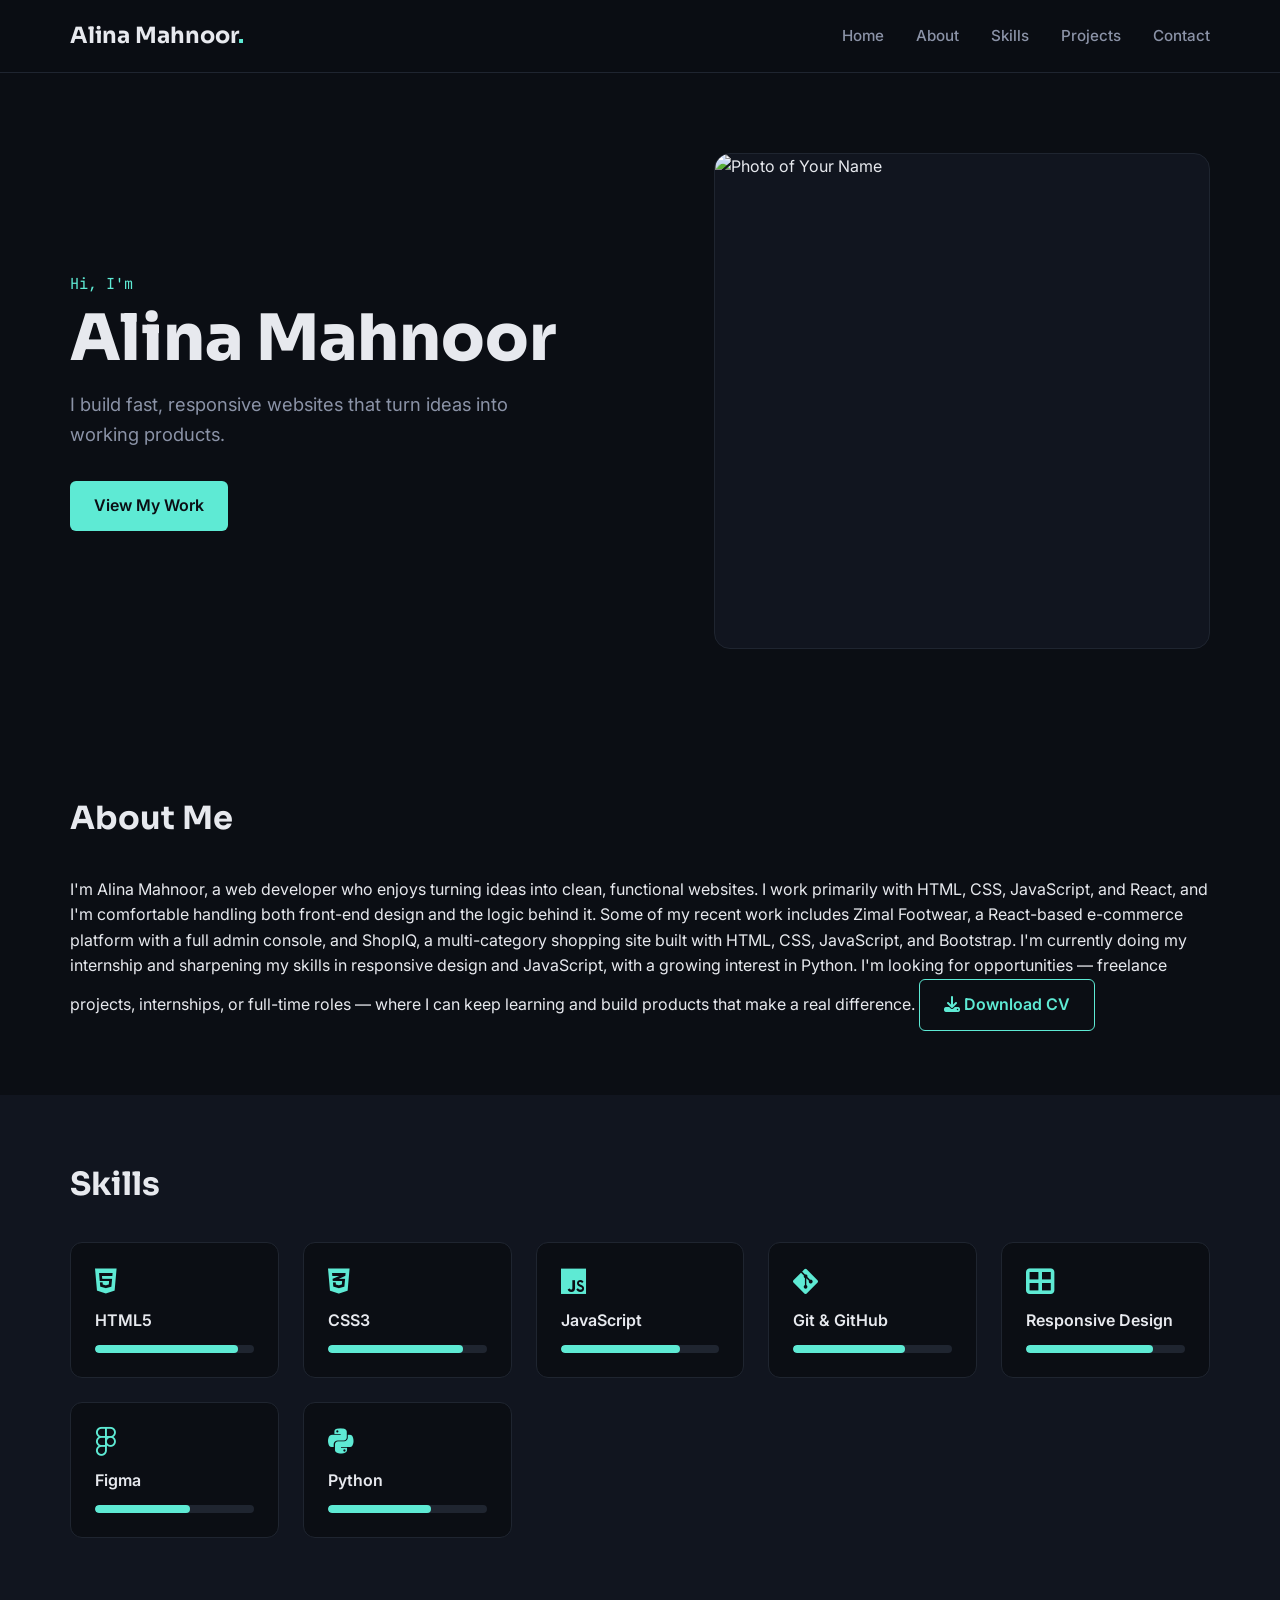
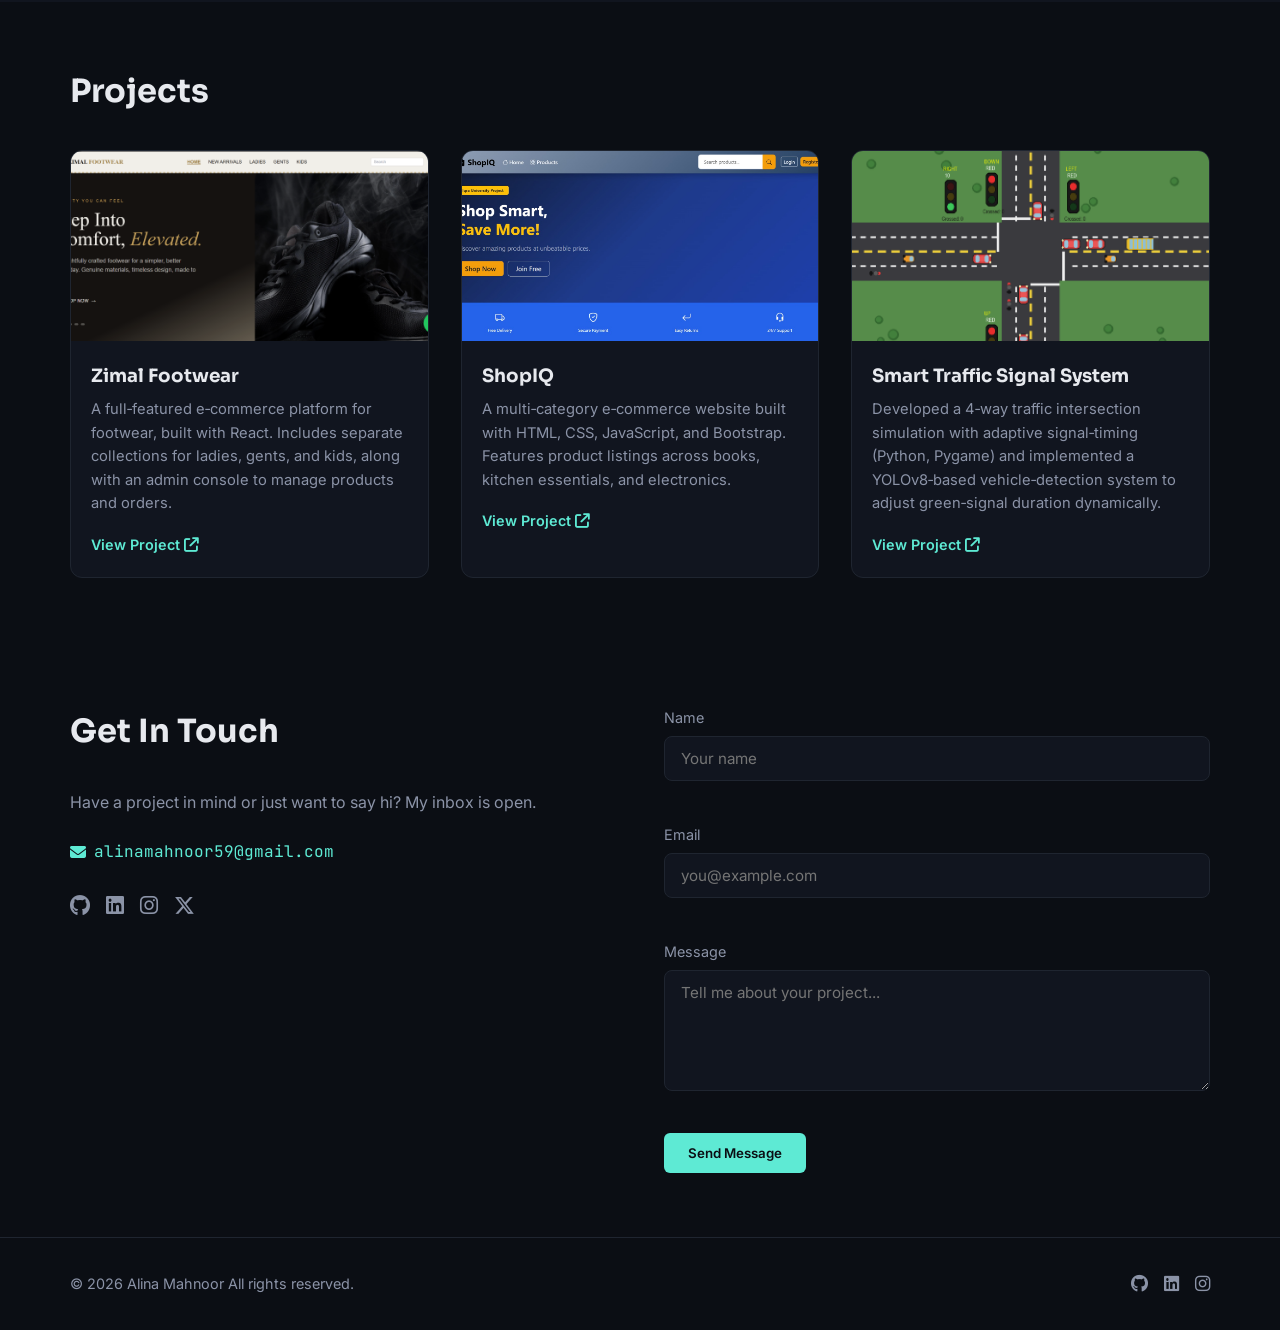
==== index.html @ 57fe4b5b "Initial commit: Portfolio website" ====
<!DOCTYPE html>
<html lang="en">
<head>
  <meta charset="UTF-8">
  <meta name="viewport" content="width=device-width, initial-scale=1.0">
  <title>Alina Mahnoor | Web Developer Portfolio</title>
  <meta name="description" content="Portfolio of Alina Mahnoor, a web developer specializing in building responsive, modern websites.">

  <!-- Google Fonts -->
  <link rel="preconnect" href="https://fonts.googleapis.com">
  <link rel="preconnect" href="https://fonts.gstatic.com" crossorigin>
  <link href="https://fonts.googleapis.com/css2?family=Sora:wght@400;600;700;800&family=Inter:wght@400;500;600&family=JetBrains+Mono:wght@400;500&display=swap" rel="stylesheet">

  <!-- Font Awesome (icons) -->
  <link rel="stylesheet" href="https://cdnjs.cloudflare.com/ajax/libs/font-awesome/6.5.1/css/all.min.css">

  <!-- Stylesheet -->
  <link rel="stylesheet" href="css/style.css">
</head>
<body>

  <!-- ========== NAVBAR ========== -->
  <header class="navbar" id="navbar">
    <nav class="nav container">
      <a href="#home" class="nav__logo">Alina Mahnoor<span>.</span></a>

      <ul class="nav__menu" id="nav-menu">
        <li><a href="#home" class="nav__link">Home</a></li>
        <li><a href="#about" class="nav__link">About</a></li>
        <li><a href="#skills" class="nav__link">Skills</a></li>
        <li><a href="#projects" class="nav__link">Projects</a></li>
        <li><a href="#contact" class="nav__link">Contact</a></li>
      </ul>

      <button class="nav__toggle" id="nav-toggle" aria-label="Toggle menu" aria-expanded="false">
        <i class="fa-solid fa-bars"></i>
      </button>
    </nav>
  </header>

  <main>

    <!-- ========== HERO ========== -->
    <section class="hero" id="home">
      <div class="container hero__container">
        <div class="hero__content">
          <p class="hero__eyebrow">Hi, I'm</p>
          <h1 class="hero__name">Alina Mahnoor</h1>
          <p class="hero__tagline">I build fast, responsive websites that turn ideas into working products.</p>
          <a href="#projects" class="btn btn--primary">View My Work</a>
        </div>
        <div class="hero__image">
          <img src="assets/images/profile.jpg" alt="Photo of Your Name">
        </div>
      </div>
    </section>

    <!-- ========== ABOUT ========== -->
    <section class="about" id="about">
      <div class="container">
        <h2 class="section__title">About Me</h2>
        <div class="about__content">
          <p class="about__text">
            I'm Alina Mahnoor, a web developer who enjoys turning ideas into clean, functional websites. I work primarily with HTML, CSS, JavaScript, and React, and I'm comfortable handling both front-end design and the logic behind it. Some of my recent work includes Zimal Footwear, a React-based e-commerce platform with a full admin console, and ShopIQ, a multi-category shopping site built with HTML, CSS, JavaScript, and Bootstrap. I'm currently doing my internship and sharpening my skills in responsive design and JavaScript, with a growing interest in Python. I'm looking for opportunities — freelance projects, internships, or full-time roles — where I can keep learning and build products that make a real difference.
          <a href="assets/YourName-CV.pdf" class="btn btn--outline" download>
            <i class="fa-solid fa-download"></i> Download CV
          </a>
        </div>
      </div>
    </section>

    <!-- ========== SKILLS ========== -->
    <section class="skills" id="skills">
      <div class="container">
        <h2 class="section__title">Skills</h2>
        <div class="skills__grid">

          <div class="skill__card">
            <i class="fa-brands fa-html5 skill__icon"></i>
            <h3 class="skill__name">HTML5</h3>
            <div class="skill__bar"><span style="width: 90%;"></span></div>
          </div>

          <div class="skill__card">
            <i class="fa-brands fa-css3-alt skill__icon"></i>
            <h3 class="skill__name">CSS3</h3>
            <div class="skill__bar"><span style="width: 85%;"></span></div>
          </div>

          <div class="skill__card">
            <i class="fa-brands fa-js skill__icon"></i>
            <h3 class="skill__name">JavaScript</h3>
            <div class="skill__bar"><span style="width: 75%;"></span></div>
          </div>

          <div class="skill__card">
            <i class="fa-brands fa-git-alt skill__icon"></i>
            <h3 class="skill__name">Git & GitHub</h3>
            <div class="skill__bar"><span style="width: 70%;"></span></div>
          </div>

          <div class="skill__card">
            <i class="fa-solid fa-table-cells-large skill__icon"></i>
            <h3 class="skill__name">Responsive Design</h3>
            <div class="skill__bar"><span style="width: 80%;"></span></div>
          </div>

          <div class="skill__card">
            <i class="fa-brands fa-figma skill__icon"></i>
            <h3 class="skill__name">Figma</h3>
            <div class="skill__bar"><span style="width: 60%;"></span></div>
          </div>
          <div class="skill__card">
  <i class="fa-brands fa-python skill__icon"></i>
  <h3 class="skill__name">Python</h3>
  <div class="skill__bar"><span style="width: 65%;"></span></div>
</div>

        </div>
      </div>
    </section>

    <!-- ========== PROJECTS ========== -->
    <section class="projects" id="projects">
      <div class="container">
        <h2 class="section__title">Projects</h2>
        <div class="projects__grid">

          <article class="project__card">
            <img src="images/project1.png" alt="Screenshot of Project One" class="project__img">
            <div class="project__info">
              <h3 class="project__title">Zimal Footwear</h3>
              <p class="project__desc">A full‑featured e‑commerce platform for footwear, built with React. Includes separate collections for ladies, gents, and kids, along with an admin console to manage products and orders.</p>
              <a href="#" class="project__link" target="_blank" rel="noopener">View Project <i class="fa-solid fa-arrow-up-right-from-square"></i></a>
            </div>
          </article>

          <article class="project__card">
            <img src="images/project2.png" alt="Screenshot of Project Two" class="project__img">
            <div class="project__info">
              <h3 class="project__title">ShopIQ</h3>
              <p class="project__desc">A multi‑category e‑commerce website built with HTML, CSS, JavaScript, and Bootstrap. Features product listings across books, kitchen essentials, and electronics.</p>
              <a href="#" class="project__link" target="_blank" rel="noopener">View Project <i class="fa-solid fa-arrow-up-right-from-square"></i></a>
            </div>
          </article>

          <article class="project__card">
            <img src="images/project3.png" alt="Screenshot of Project Three" class="project__img">
            <div class="project__info">
              <h3 class="project__title">Smart Traffic Signal System</h3>
              <p class="project__desc">Developed a 4‑way traffic intersection simulation with adaptive signal‑timing (Python, Pygame) and implemented a YOLOv8‑based vehicle‑detection system to adjust green‑signal duration dynamically.</p>
              <a href="#" class="project__link" target="_blank" rel="noopener">View Project <i class="fa-solid fa-arrow-up-right-from-square"></i></a>
            </div>
          </article>

        </div>
      </div>
    </section>

    <!-- ========== CONTACT ========== -->
    <section class="contact" id="contact">
      <div class="container contact__container">
        <div class="contact__info">
          <h2 class="section__title">Get In Touch</h2>
          <p class="contact__text">Have a project in mind or just want to say hi? My inbox is open.</p>
          <a href="mailto:alinamahnoor59@gmail.com" class="contact__email"><i class="fa-solid fa-envelope"></i> alinamahnoor59@gmail.com</a>

          <div class="contact__socials">
            <a href="#" target="_blank" rel="noopener" aria-label="GitHub"><i class="fa-brands fa-github"></i></a>
            <a href="#" target="_blank" rel="noopener" aria-label="LinkedIn"><i class="fa-brands fa-linkedin"></i></a>
            <a href="#" target="_blank" rel="noopener" aria-label="Instagram"><i class="fa-brands fa-instagram"></i></a>
            <a href="#" target="_blank" rel="noopener" aria-label="Twitter"><i class="fa-brands fa-x-twitter"></i></a>
          </div>
        </div>

        <form class="contact__form" id="contact-form" novalidate>
          <div class="form__group">
            <label for="name">Name</label>
            <input type="text" id="name" name="name" placeholder="Your name">
            <span class="form__error" id="name-error"></span>
          </div>

          <div class="form__group">
            <label for="email">Email</label>
            <input type="email" id="email" name="email" placeholder="you@example.com">
            <span class="form__error" id="email-error"></span>
          </div>

          <div class="form__group">
            <label for="message">Message</label>
            <textarea id="message" name="message" rows="5" placeholder="Tell me about your project..."></textarea>
            <span class="form__error" id="message-error"></span>
          </div>

          <button type="submit" class="btn btn--primary">Send Message</button>
          <p class="form__success" id="form-success">Thanks! Your message has been sent.</p>
        </form>
      </div>
    </section>

  </main>

  <!-- ========== FOOTER ========== -->
  <footer class="footer">
    <div class="container footer__container">
      <p>&copy; <span id="year"></span> Alina Mahnoor All rights reserved.</p>
      <div class="footer__socials">
        <a href="#" target="_blank" rel="noopener" aria-label="GitHub"><i class="fa-brands fa-github"></i></a>
        <a href="#" target="_blank" rel="noopener" aria-label="LinkedIn"><i class="fa-brands fa-linkedin"></i></a>
        <a href="#" target="_blank" rel="noopener" aria-label="Instagram"><i class="fa-brands fa-instagram"></i></a>
      </div>
    </div>
  </footer>

  <!-- Scroll to top button -->
  <button id="scroll-top" class="scroll-top" aria-label="Scroll to top">
    <i class="fa-solid fa-arrow-up"></i>
  </button>

  <script src="js/script.js"></script>
</body>
</html>
---- css/style.css ----
/* ==========================================================
   DESIGN TOKENS — Day 2 mein inhi variables ke around
   pura visual design banega. Abhi sirf base reset hai
   taake structure browser mein dekha ja sake.
   ========================================================== */

:root {
  /* Colors */
  --color-bg: #0B0E14;
  --color-bg-alt: #11151F;
  --color-text: #E7E9EE;
  --color-text-muted: #8B93A7;
  --color-accent: #5EEAD4;
  --color-accent-alt: #FBBF24;
  --color-border: #1F2530;

  /* Fonts */
  --font-heading: 'Sora', sans-serif;
  --font-body: 'Inter', sans-serif;
  --font-mono: 'JetBrains Mono', monospace;

  /* Spacing */
  --container-width: 1140px;
}

* {
  margin: 0;
  padding: 0;
  box-sizing: border-box;
}

html {
  scroll-behavior: smooth;
}

body {
  background-color: var(--color-bg);
  color: var(--color-text);
  font-family: var(--font-body);
  line-height: 1.6;
}

img {
  max-width: 100%;
  display: block;
}

a {
  text-decoration: none;
  color: inherit;
}

ul {
  list-style: none;
}

.container {
  width: 90%;
  max-width: var(--container-width);
  margin: 0 auto;
}

section {
  padding: 4rem 0;
}

.section__title {
  font-family: var(--font-heading);
  font-size: 2rem;
  margin-bottom: 2rem;
}

/* Temporary basic button so links are visible/clickable while
   we build — Din 2 mein isko properly design karenge */
.btn {
  display: inline-block;
  padding: 0.75rem 1.5rem;
  border-radius: 6px;
  font-family: var(--font-body);
  font-weight: 600;
  cursor: pointer;
}

.btn--primary {
  background-color: var(--color-accent);
  color: var(--color-bg);
  border: none;
}

.btn--outline {
  background: transparent;
  color: var(--color-accent);
  border: 1px solid var(--color-accent);
}

/* ==========================================================
   NAVBAR
   ========================================================== */
.navbar {
  position: sticky;
  top: 0;
  z-index: 100;
  background-color: rgba(11, 14, 20, 0.92);
  backdrop-filter: blur(8px);
  border-bottom: 1px solid var(--color-border);
}

.nav {
  display: flex;
  align-items: center;
  justify-content: space-between;
  height: 4.5rem;
}

.nav__logo {
  font-family: var(--font-heading);
  font-size: 1.4rem;
  font-weight: 700;
}

.nav__logo span {
  color: var(--color-accent);
}

.nav__menu {
  display: flex;
  gap: 2rem;
}

.nav__link {
  font-family: var(--font-body);
  font-size: 0.95rem;
  font-weight: 500;
  color: var(--color-text-muted);
  transition: color 0.25s ease;
}

/* Hover effect #1 */
.nav__link:hover {
  color: var(--color-accent);
}

.nav__toggle {
  display: none;
  background: none;
  border: none;
  color: var(--color-text);
  font-size: 1.4rem;
  cursor: pointer;
}

/* ==========================================================
   HERO
   ========================================================== */
.hero {
  padding-top: 5rem;
  padding-bottom: 5rem;
}

.hero__container {
  display: grid;
  grid-template-columns: 1.2fr 1fr;
  align-items: center;
  gap: 3rem;
}

.hero__eyebrow {
  font-family: var(--font-mono);
  color: var(--color-accent);
  font-size: 0.95rem;
  margin-bottom: 0.5rem;
}

.hero__name {
  font-family: var(--font-heading);
  font-size: clamp(2.5rem, 5vw, 4rem);
  font-weight: 800;
  line-height: 1.1;
  margin-bottom: 1rem;
}

.hero__tagline {
  color: var(--color-text-muted);
  font-size: 1.15rem;
  max-width: 480px;
  margin-bottom: 2rem;
}

.hero__image img {
  border-radius: 16px;
  border: 1px solid var(--color-border);
  aspect-ratio: 1 / 1;
  object-fit: cover;
  background-color: var(--color-bg-alt);
}

/* Hover effect #2 */
.btn--primary:hover {
  background-color: var(--color-accent-alt);
  transition: background-color 0.25s ease;
}

/* Hover effect #3 */
.btn--outline:hover {
  background-color: var(--color-accent);
  color: var(--color-bg);
  transition: 0.25s ease;
}

/* ==========================================================
   RESPONSIVE — MOBILE (below 768px)
   ========================================================== */
@media (max-width: 768px) {
  .nav__menu {
    position: fixed;
    top: 4.5rem;
    left: 0;
    right: 0;
    flex-direction: column;
    background-color: var(--color-bg-alt);
    padding: 1.5rem 2rem;
    gap: 1rem;
    border-bottom: 1px solid var(--color-border);
    transform: translateY(-150%);
    transition: transform 0.3s ease;
  }

  .nav__menu.show-menu {
    transform: translateY(0);
  }

  .nav__toggle {
    display: block;
  }

  .hero__container {
    grid-template-columns: 1fr;
    text-align: center;
  }

  .hero__tagline {
    margin-left: auto;
    margin-right: auto;
  }

  .hero__image {
    order: -1;
    max-width: 240px;
    margin: 0 auto;
  }
}

/* ==========================================================
   SKILLS
   ========================================================== */
.skills {
  background-color: var(--color-bg-alt);
}

.skills__grid {
  display: grid;
  grid-template-columns: repeat(auto-fit, minmax(200px, 1fr));
  gap: 1.5rem;
}

.skill__card {
  background-color: var(--color-bg);
  border: 1px solid var(--color-border);
  border-radius: 12px;
  padding: 1.5rem;
  transition: transform 0.25s ease, border-color 0.25s ease;
}

/* Hover effect on skill cards */
.skill__card:hover {
  transform: translateY(-4px);
  border-color: var(--color-accent);
}

.skill__icon {
  font-size: 1.8rem;
  color: var(--color-accent);
  margin-bottom: 0.75rem;
}

.skill__name {
  font-family: var(--font-body);
  font-size: 1rem;
  font-weight: 600;
  margin-bottom: 0.75rem;
}

.skill__bar {
  width: 100%;
  height: 8px;
  background-color: var(--color-border);
  border-radius: 999px;
  overflow: hidden;
}

.skill__bar span {
  display: block;
  height: 100%;
  background-color: var(--color-accent);
  border-radius: 999px;
}

/* ==========================================================
   PROJECTS
   ========================================================== */
.projects__grid {
  display: grid;
  grid-template-columns: repeat(auto-fit, minmax(280px, 1fr));
  gap: 2rem;
}

.project__card {
  background-color: var(--color-bg-alt);
  border: 1px solid var(--color-border);
  border-radius: 12px;
  overflow: hidden;
  transition: transform 0.25s ease, box-shadow 0.25s ease;
}

/* Hover effect on project cards */
.project__card:hover {
  transform: translateY(-6px);
  box-shadow: 0 12px 24px rgba(0, 0, 0, 0.35);
}

.project__img {
  width: 100%;
  height: 190px;
  object-fit: cover;
  background-color: var(--color-border);
}

.project__info {
  padding: 1.25rem;
}

.project__title {
  font-family: var(--font-heading);
  font-size: 1.15rem;
  margin-bottom: 0.5rem;
}

.project__desc {
  color: var(--color-text-muted);
  font-size: 0.92rem;
  margin-bottom: 1rem;
}

.project__link {
  color: var(--color-accent);
  font-size: 0.9rem;
  font-weight: 600;
}

.project__link:hover {
  text-decoration: underline;
}

/* ==========================================================
   CONTACT
   ========================================================== */
.contact__container {
  display: grid;
  grid-template-columns: 1fr 1fr;
  gap: 3rem;
  align-items: start;
}

.contact__text {
  color: var(--color-text-muted);
  margin-bottom: 1.5rem;
}

.contact__email {
  display: inline-flex;
  align-items: center;
  gap: 0.5rem;
  font-family: var(--font-mono);
  color: var(--color-accent);
  margin-bottom: 1.5rem;
}

.contact__socials {
  display: flex;
  gap: 1rem;
  font-size: 1.3rem;
}

.contact__socials a {
  color: var(--color-text-muted);
  transition: color 0.25s ease;
}

.contact__socials a:hover {
  color: var(--color-accent);
}

.contact__form {
  display: flex;
  flex-direction: column;
  gap: 1.25rem;
}

.form__group {
  display: flex;
  flex-direction: column;
  gap: 0.4rem;
}

.form__group label {
  font-size: 0.9rem;
  color: var(--color-text-muted);
}

.form__group input,
.form__group textarea {
  background-color: var(--color-bg-alt);
  border: 1px solid var(--color-border);
  border-radius: 8px;
  padding: 0.75rem 1rem;
  color: var(--color-text);
  font-family: var(--font-body);
  font-size: 0.95rem;
  resize: vertical;
}

.form__group input:focus,
.form__group textarea:focus {
  outline: none;
  border-color: var(--color-accent);
}

.form__group.error input,
.form__group.error textarea {
  border-color: #f87171;
}

.form__error {
  font-size: 0.8rem;
  color: #f87171;
  min-height: 1rem;
}

.form__success {
  display: none;
  font-size: 0.9rem;
  color: var(--color-accent);
}

.form__success.show {
  display: block;
}

.contact__form button {
  align-self: flex-start;
}

/* ==========================================================
   FOOTER
   ========================================================== */
.footer {
  border-top: 1px solid var(--color-border);
  padding: 2rem 0;
}

.footer__container {
  display: flex;
  align-items: center;
  justify-content: space-between;
  flex-wrap: wrap;
  gap: 1rem;
}

.footer__container p {
  color: var(--color-text-muted);
  font-size: 0.9rem;
}

.footer__socials {
  display: flex;
  gap: 1rem;
  font-size: 1.1rem;
}

.footer__socials a {
  color: var(--color-text-muted);
  transition: color 0.25s ease;
}

.footer__socials a:hover {
  color: var(--color-accent);
}

/* ==========================================================
   SCROLL TO TOP BUTTON
   ========================================================== */
.scroll-top {
  position: fixed;
  bottom: 2rem;
  right: 2rem;
  width: 44px;
  height: 44px;
  border-radius: 50%;
  background-color: var(--color-accent);
  color: var(--color-bg);
  border: none;
  font-size: 1rem;
  cursor: pointer;
  display: none;
  align-items: center;
  justify-content: center;
  box-shadow: 0 8px 16px rgba(0, 0, 0, 0.3);
  z-index: 90;
}

.scroll-top.show-scroll {
  display: flex;
}

/* ==========================================================
   RESPONSIVE — TABLET & MOBILE ADDITIONS
   ========================================================== */
@media (max-width: 768px) {
  .contact__container {
    grid-template-columns: 1fr;
  }

  .contact__form button {
    align-self: stretch;
  }
}

/* NOTE: Form validation aur scroll-top/menu toggle JS logic
   Din 4 mein script.js file mein likha jayega. */
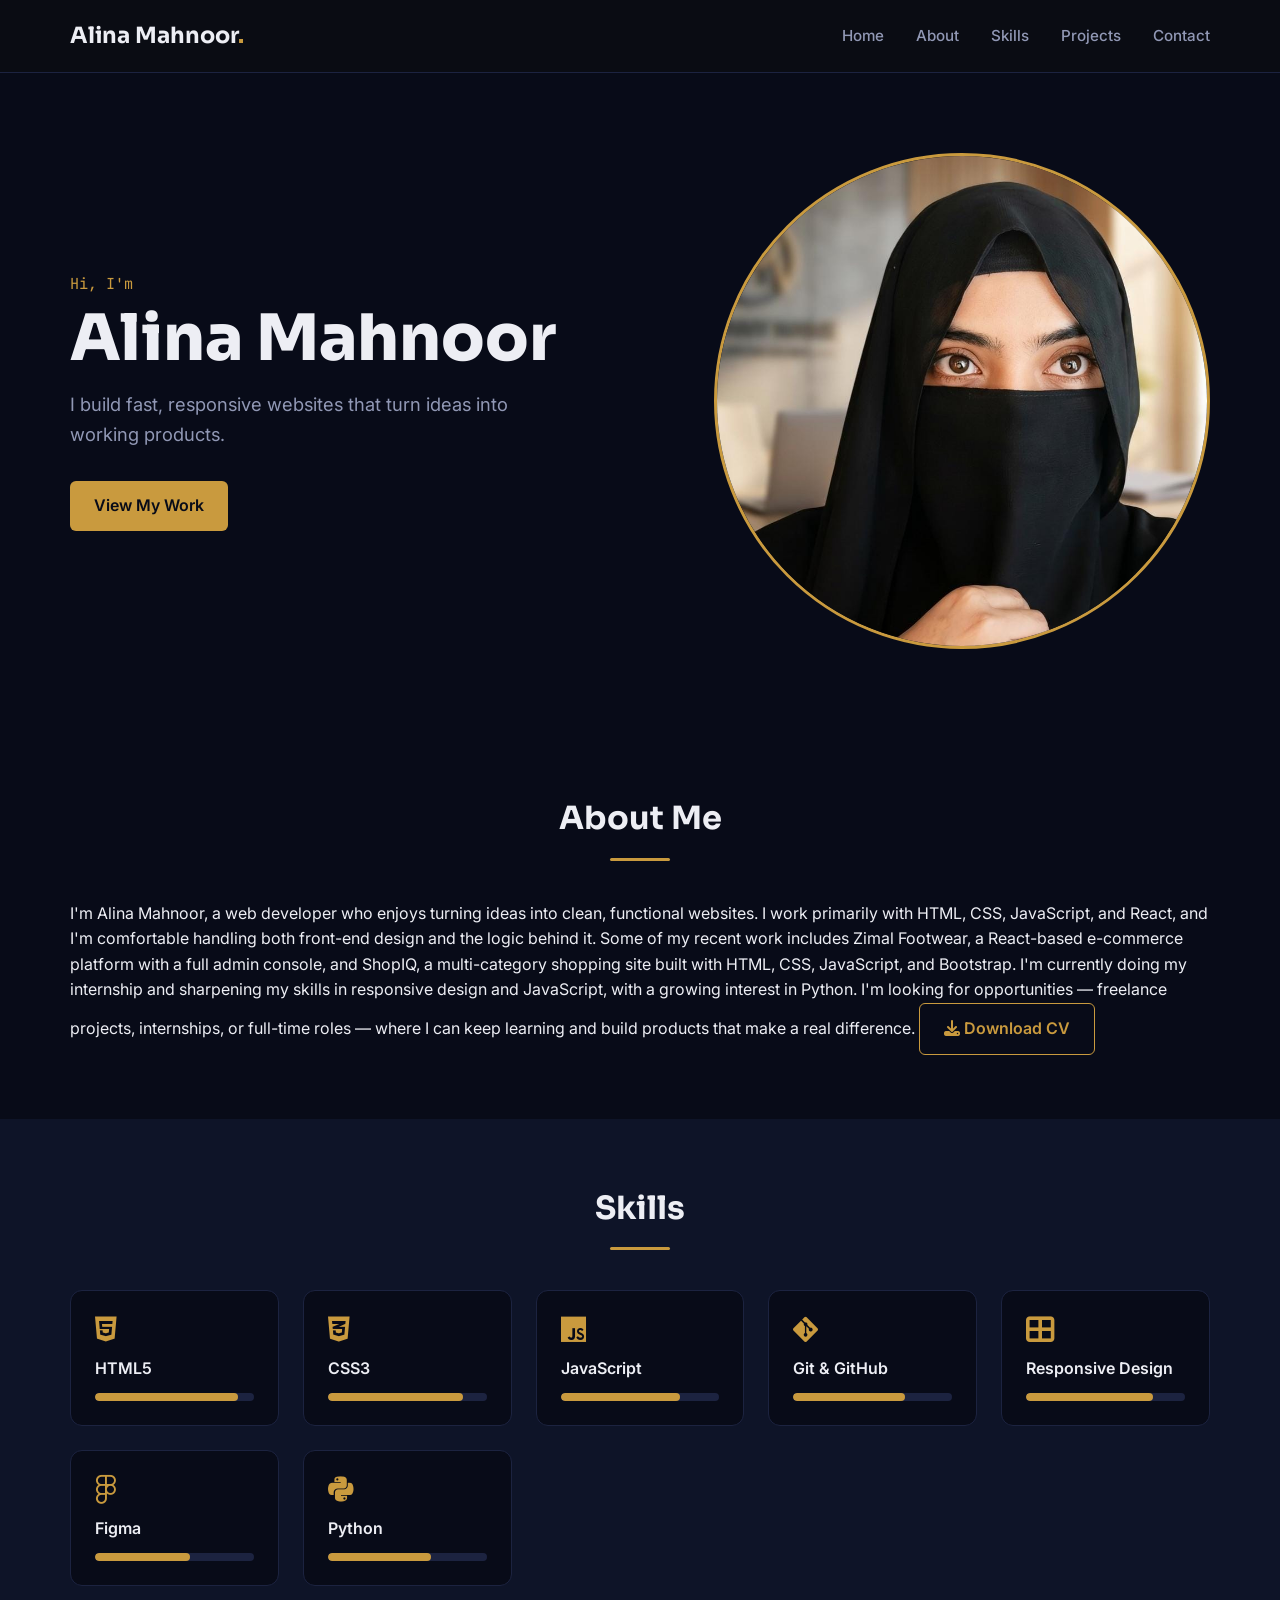
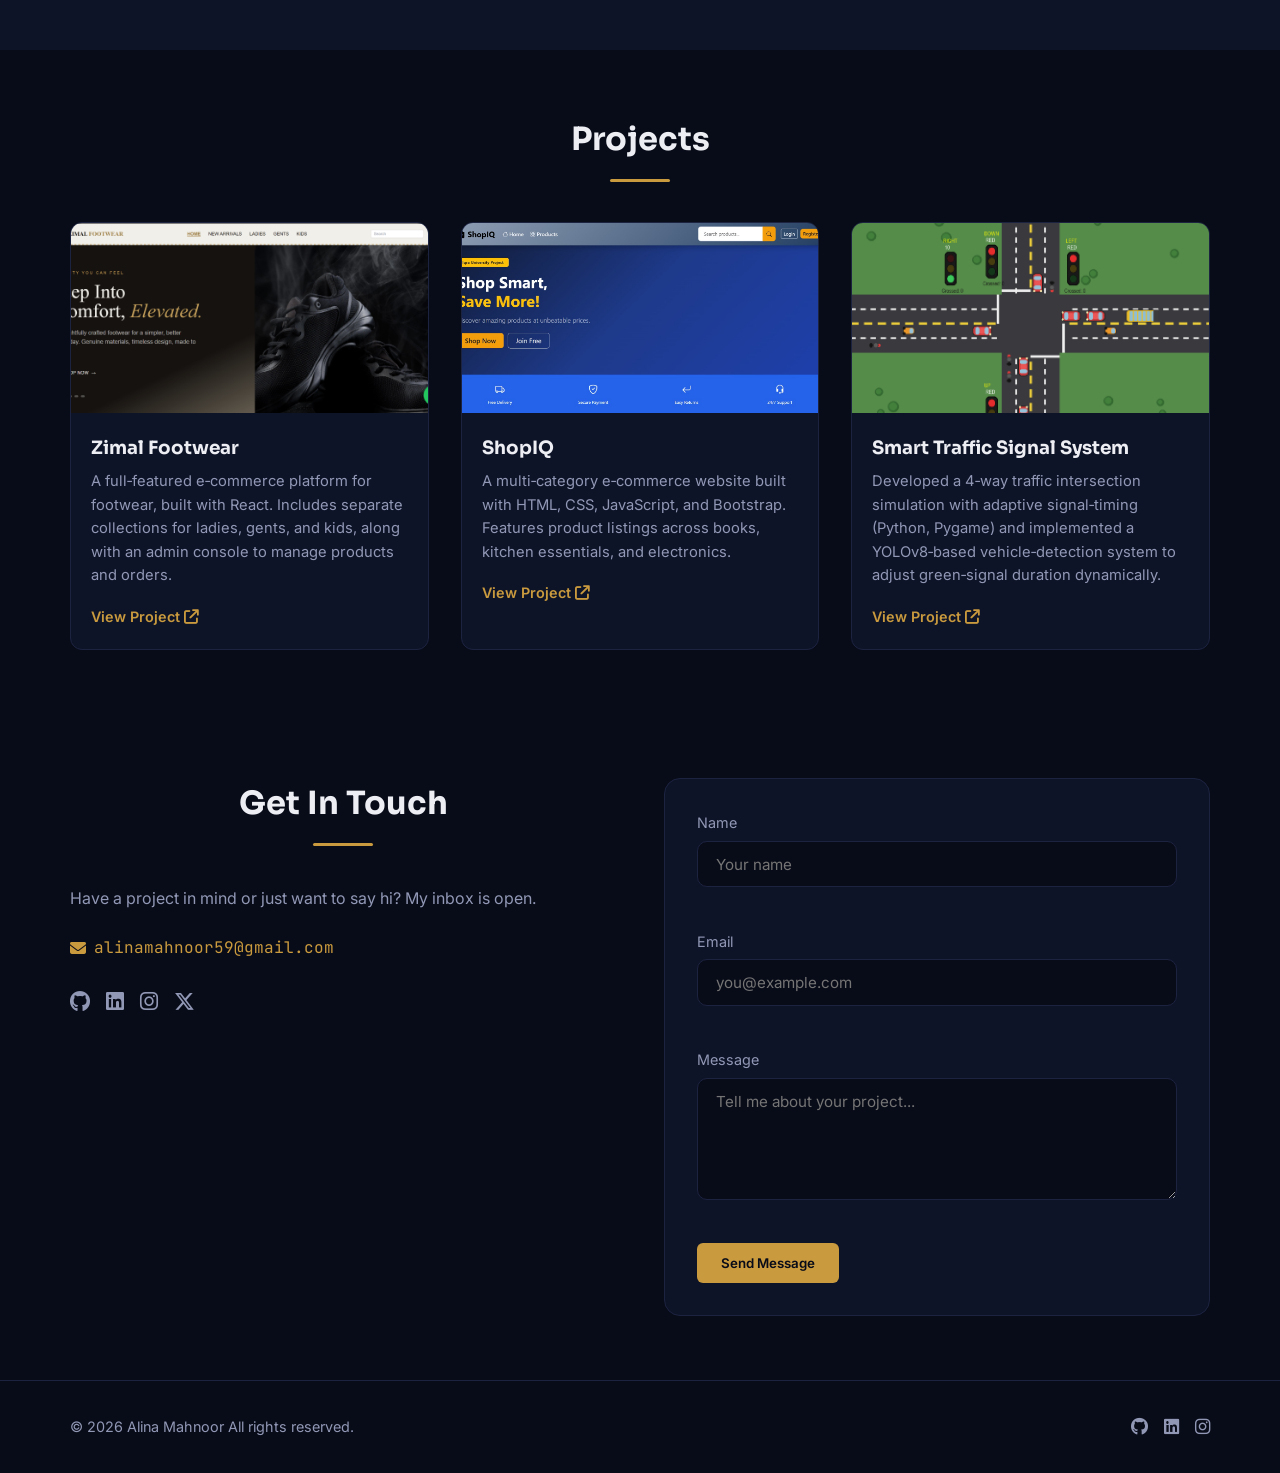
==== commit 2961eaee: "update stylesheet" ====
--- a/index.html
+++ b/index.html
@@ -50,7 +50,7 @@
           <a href="#projects" class="btn btn--primary">View My Work</a>
         </div>
         <div class="hero__image">
-          <img src="assets/images/profile.jpg" alt="Photo of Your Name">
+          <img src="images/picture.jpeg" alt="Photo of Your Name">
         </div>
       </div>
     </section>
@@ -62,7 +62,7 @@
         <div class="about__content">
           <p class="about__text">
             I'm Alina Mahnoor, a web developer who enjoys turning ideas into clean, functional websites. I work primarily with HTML, CSS, JavaScript, and React, and I'm comfortable handling both front-end design and the logic behind it. Some of my recent work includes Zimal Footwear, a React-based e-commerce platform with a full admin console, and ShopIQ, a multi-category shopping site built with HTML, CSS, JavaScript, and Bootstrap. I'm currently doing my internship and sharpening my skills in responsive design and JavaScript, with a growing interest in Python. I'm looking for opportunities — freelance projects, internships, or full-time roles — where I can keep learning and build products that make a real difference.
-          <a href="assets/YourName-CV.pdf" class="btn btn--outline" download>
+          <a href="Alina_Mahnoor.pdf" class="btn btn--outline" download>
             <i class="fa-solid fa-download"></i> Download CV
           </a>
         </div>
--- a/css/style.css
+++ b/css/style.css
@@ -6,13 +6,13 @@
 
 :root {
   /* Colors */
-  --color-bg: #0B0E14;
-  --color-bg-alt: #11151F;
-  --color-text: #E7E9EE;
-  --color-text-muted: #8B93A7;
-  --color-accent: #5EEAD4;
-  --color-accent-alt: #FBBF24;
-  --color-border: #1F2530;
+  --color-bg: #080B18;
+  --color-bg-alt: #0E1428;
+  --color-text: #EDEEF4;
+  --color-text-muted: #9198B5;
+  --color-accent: #C99A3E;
+  --color-accent-alt: #D9AE5C;
+  --color-border: #1C2340;
 
   /* Fonts */
   --font-heading: 'Sora', sans-serif;
@@ -67,7 +67,22 @@
 .section__title {
   font-family: var(--font-heading);
   font-size: 2rem;
-  margin-bottom: 2rem;
+  margin-bottom: 2.5rem;
+  text-align: center;
+  position: relative;
+  padding-bottom: 1rem;
+}
+
+.section__title::after {
+  content: "";
+  position: absolute;
+  bottom: 0;
+  left: 50%;
+  transform: translateX(-50%);
+  width: 60px;
+  height: 3px;
+  background-color: var(--color-accent);
+  border-radius: 999px;
 }
 
 /* Temporary basic button so links are visible/clickable while
@@ -187,8 +202,8 @@
 }
 
 .hero__image img {
-  border-radius: 16px;
-  border: 1px solid var(--color-border);
+  border-radius: 50%;
+  border: 3px solid var(--color-accent);
   aspect-ratio: 1 / 1;
   object-fit: cover;
   background-color: var(--color-bg-alt);
@@ -404,6 +419,10 @@
   display: flex;
   flex-direction: column;
   gap: 1.25rem;
+  background-color: var(--color-bg-alt);
+  border: 1px solid var(--color-border);
+  border-radius: 16px;
+  padding: 2rem;
 }
 
 .form__group {
@@ -419,10 +438,10 @@
 
 .form__group input,
 .form__group textarea {
-  background-color: var(--color-bg-alt);
+  background-color: var(--color-bg);
   border: 1px solid var(--color-border);
-  border-radius: 8px;
-  padding: 0.75rem 1rem;
+  border-radius: 10px;
+  padding: 0.8rem 1.1rem;
   color: var(--color-text);
   font-family: var(--font-body);
   font-size: 0.95rem;
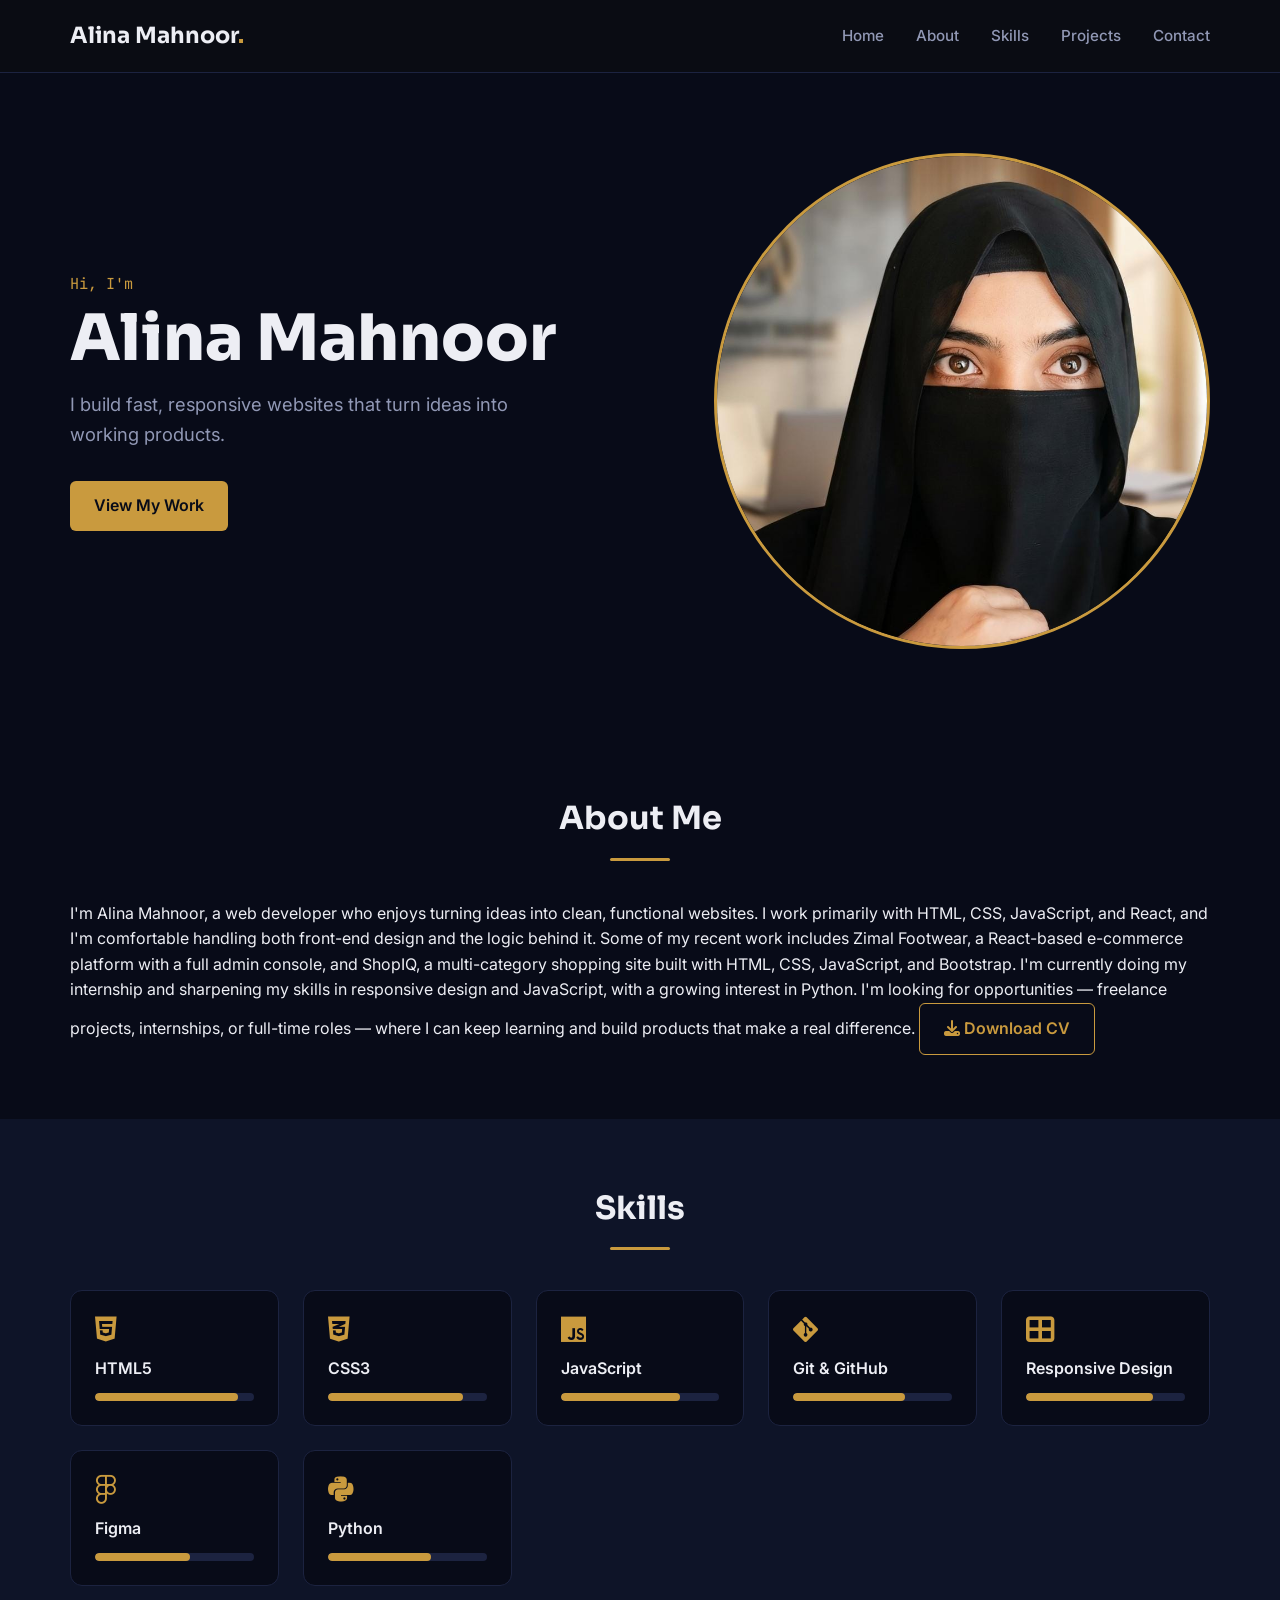
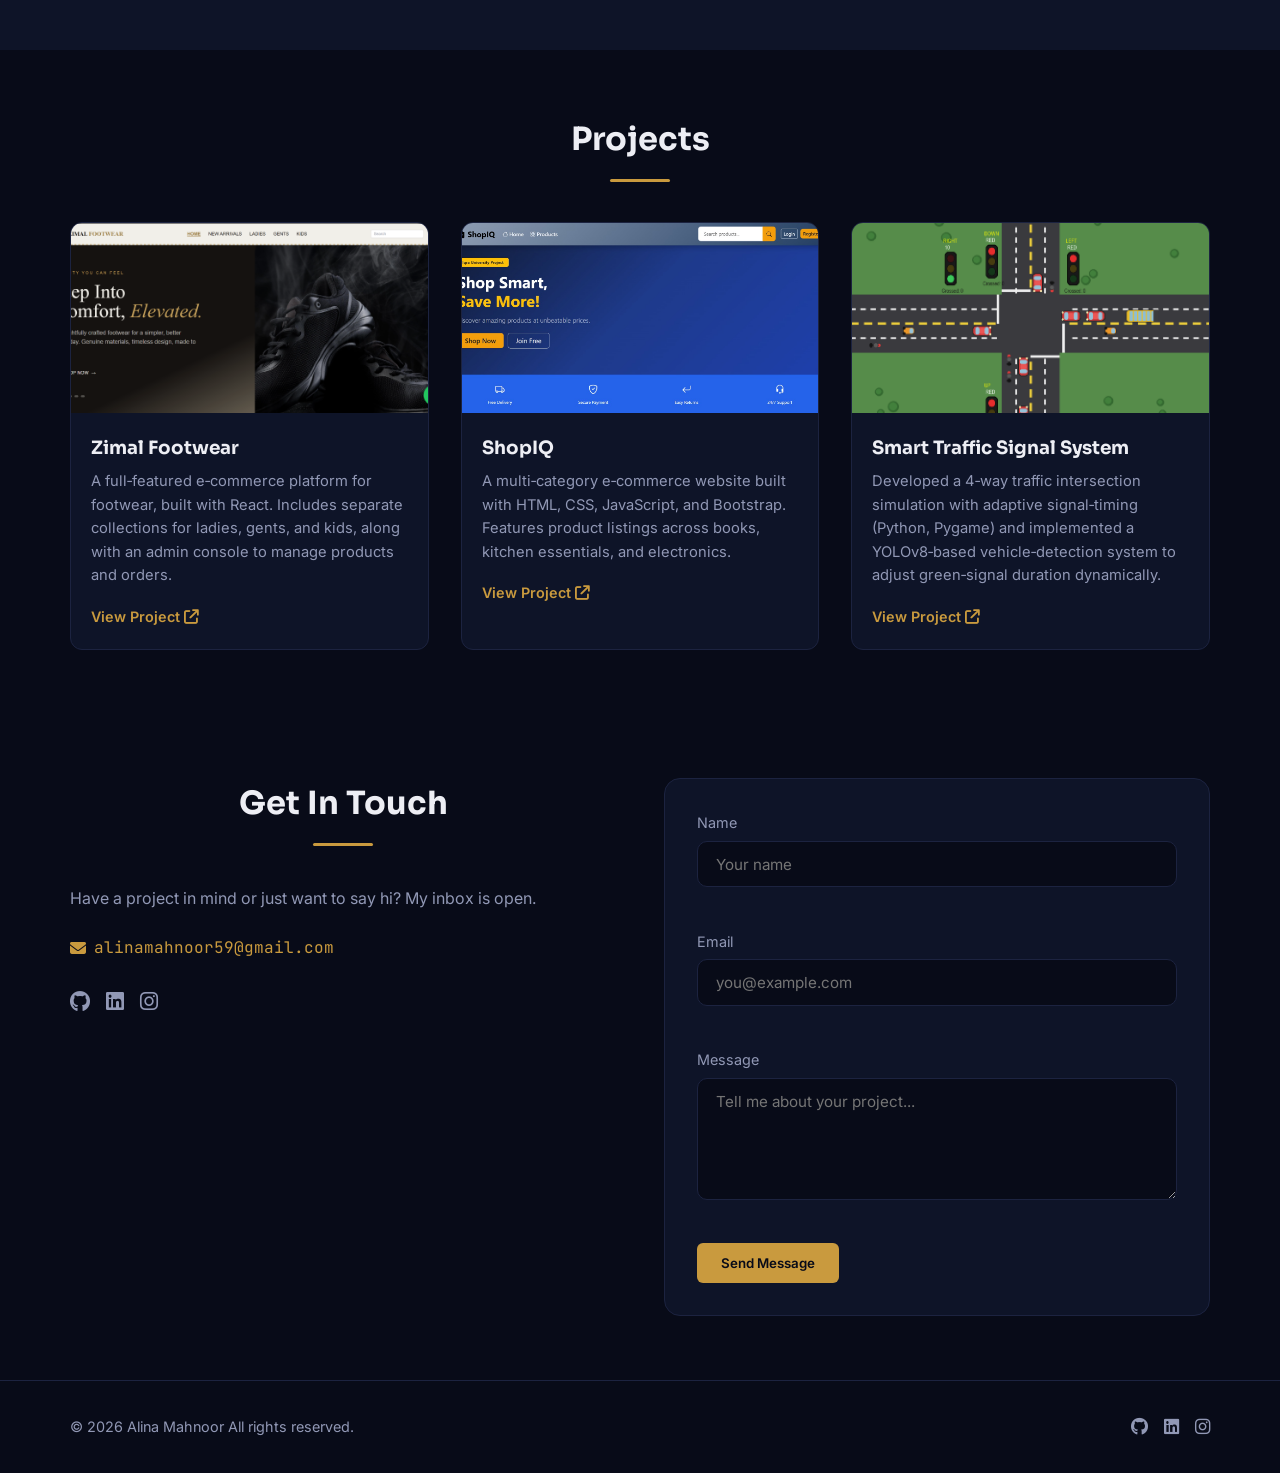
==== commit af4315aa: "update stylesheet" ====
--- a/index.html
+++ b/index.html
@@ -166,10 +166,9 @@
           <a href="mailto:alinamahnoor59@gmail.com" class="contact__email"><i class="fa-solid fa-envelope"></i> alinamahnoor59@gmail.com</a>
 
           <div class="contact__socials">
-            <a href="#" target="_blank" rel="noopener" aria-label="GitHub"><i class="fa-brands fa-github"></i></a>
-            <a href="#" target="_blank" rel="noopener" aria-label="LinkedIn"><i class="fa-brands fa-linkedin"></i></a>
-            <a href="#" target="_blank" rel="noopener" aria-label="Instagram"><i class="fa-brands fa-instagram"></i></a>
-            <a href="#" target="_blank" rel="noopener" aria-label="Twitter"><i class="fa-brands fa-x-twitter"></i></a>
+            <a href="https://github.com/alinamahnoor/tsg-webdev-p01-alinamahnoor" target="_blank" rel="noopener" aria-label="GitHub"><i class="fa-brands fa-github"></i></a>
+            <a href="https://www.linkedin.com/in/alina-mahnoor-2a66a93ab?utm_source=share_via&utm_content=profile&utm_medium=member_android" target="_blank" rel="noopener" aria-label="LinkedIn"><i class="fa-brands fa-linkedin"></i></a>
+            <a href="https://www.instagram.com/alina_.awan" target="_blank" rel="noopener" aria-label="Instagram"><i class="fa-brands fa-instagram"></i></a>
           </div>
         </div>
 
@@ -205,9 +204,9 @@
     <div class="container footer__container">
       <p>&copy; <span id="year"></span> Alina Mahnoor All rights reserved.</p>
       <div class="footer__socials">
-        <a href="#" target="_blank" rel="noopener" aria-label="GitHub"><i class="fa-brands fa-github"></i></a>
-        <a href="#" target="_blank" rel="noopener" aria-label="LinkedIn"><i class="fa-brands fa-linkedin"></i></a>
-        <a href="#" target="_blank" rel="noopener" aria-label="Instagram"><i class="fa-brands fa-instagram"></i></a>
+        <a href="https://github.com/alinamahnoor/tsg-webdev-p01-alinamahnoor" target="_blank" rel="noopener" aria-label="GitHub"><i class="fa-brands fa-github"></i></a>
+        <a href="https://www.linkedin.com/in/alina-mahnoor-2a66a93ab?utm_source=share_via&utm_content=profile&utm_medium=member_android" target="_blank" rel="noopener" aria-label="LinkedIn"><i class="fa-brands fa-linkedin"></i></a>
+        <a href="https://www.instagram.com/alina_.awan" target="_blank" rel="noopener" aria-label="Instagram"><i class="fa-brands fa-instagram"></i></a>
       </div>
     </div>
   </footer>
